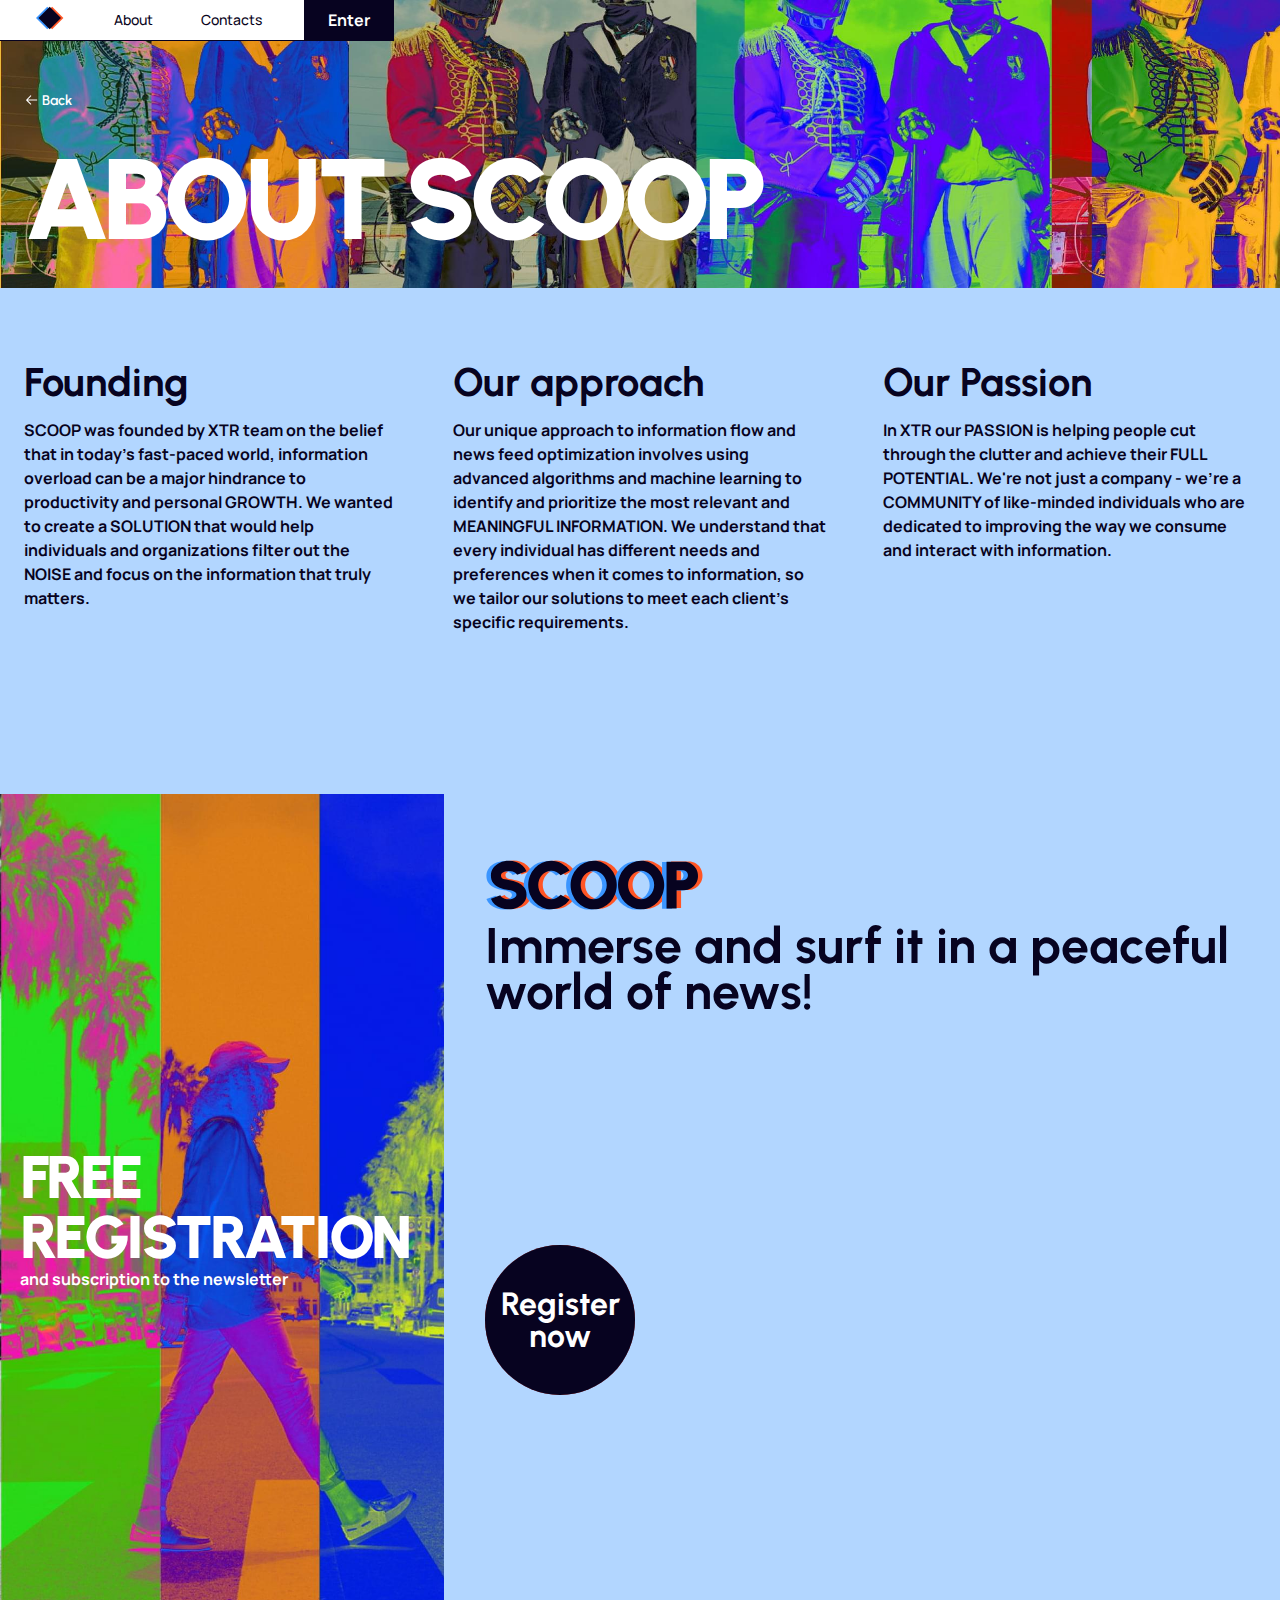
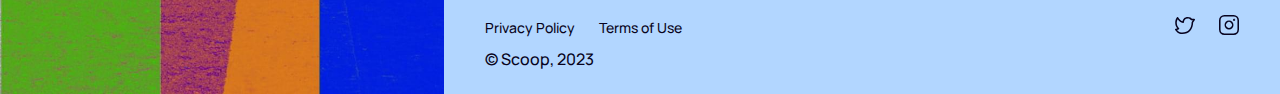
==== about.html @ bcde3e08 "add pages" ====
<!DOCTYPE html><html lang="en"><head>  <meta charset="UTF-8">  <meta http-equiv="X-UA-Compatible" content="IE=edge">  <meta name="viewport" content="width=device-width, initial-scale=1.0">  <title>Scoop - About</title>  <link rel="shortcut icon" href="images/favicon/favicon.ico" type="image/x-icon" />  <link rel="apple-touch-icon" href="images/favicon/apple-touch-icon.png" />  <link rel="apple-touch-icon" sizes="57x57" href="images/favicon/apple-touch-icon-57x57.png" />  <link rel="apple-touch-icon" sizes="72x72" href="images/favicon/apple-touch-icon-72x72.png" />  <link rel="apple-touch-icon" sizes="76x76" href="images/favicon/apple-touch-icon-76x76.png" />  <link rel="apple-touch-icon" sizes="114x114" href="images/favicon/apple-touch-icon-114x114.png" />  <link rel="apple-touch-icon" sizes="120x120" href="images/favicon/apple-touch-icon-120x120.png" />  <link rel="apple-touch-icon" sizes="144x144" href="images/favicon/apple-touch-icon-144x144.png" />  <link rel="apple-touch-icon" sizes="152x152" href="images/favicon/apple-touch-icon-152x152.png" />  <link rel="apple-touch-icon" sizes="180x180" href="images/favicon/apple-touch-icon-180x180.png" />  <link rel="preconnect" href="https://fonts.googleapis.com">  <link rel="preconnect" href="https://fonts.gstatic.com" crossorigin>  <link    href="https://fonts.googleapis.com/css2?family=Manrope:wght@400;500;600;700&family=Unbounded:wght@700&family=Urbanist:wght@500;600;700;900&display=swap"    rel="stylesheet">  <link rel="stylesheet" href="css/style.min.css"></head><body>  <main class="privacy">    <header class="header">      <div class="header-logo">        <picture><source srcset="images/landing/headerLogo.svg" type="image/webp"><img src="images/landing/headerLogo.svg" alt="scoop logo"></picture>      </div>      <ul class="header-menu">        <li class="header-menu__item">          <a href="/about.html"> About</a>        </li>        <li class="header-menu__item">          <a href="/#contants">Contacts</a>        </li>      </ul>      <div style="display: flex; align-items: center;">        <div class="menu-burger-inner">          <div class="header__menu-icon menu-burger">            <span></span>            <span></span>            <span></span>          </div>        </div>        <a class="header-btn" href="login.html">Enter</a>      </div>    </header>    <div class="addPage__topBlock">      <div class="addPage__topBlock-container">        <a href="/" class="addPage__back"> <svg width="15" height="10" viewBox="0 0 19 16" fill="none"            xmlns="http://www.w3.org/2000/svg">            <path fill-rule="evenodd" clip-rule="evenodd"              d="M18.1561 8.83555C18.5555 8.78057 18.8633 8.43316 18.8633 8.01281C18.8633 7.55423 18.497 7.18249 18.0451 7.18249L3.66335 7.18249L8.85859 1.93135L8.938 1.83839C9.17632 1.51384 9.15085 1.0525 8.86098 0.757107C8.54213 0.432177 8.02408 0.431088 7.7039 0.754676L1.11554 7.41314C1.07632 7.45127 1.04084 7.49333 1.0097 7.53868C0.786646 7.86294 0.818064 8.31276 1.10395 8.60164L7.70395 15.2708L7.79589 15.351C8.1167 15.5914 8.57118 15.5637 8.86103 15.2682C9.17986 14.9433 9.17875 14.4175 8.85854 14.094L3.66205 8.84313L18.0451 8.84313L18.1561 8.83555Z"              fill="#fff" />          </svg> Back</a>        <h1 class="addPage__title">About Scoop</h1>      </div>    </div>    <section class="addPage__main">      <div class="about-page">        <div class="about-page__item">          <h4>Founding</h4>          <p>SCOOP was founded by XTR team on the belief that in today's fast-paced world, information overload can be a            major hindrance to productivity and personal GROWTH. We wanted to create a SOLUTION that would help            individuals and organizations filter out the NOISE and focus on the information that truly matters.</p>        </div>        <div class="about-page__item">          <h4>Our approach</h4>          <p>Our unique approach to information flow and news feed optimization involves using advanced algorithms and            machine learning to identify and prioritize the most relevant and MEANINGFUL INFORMATION. We understand that            every individual has different needs and preferences when it comes to information, so we tailor our            solutions to meet each client's specific requirements.</p>        </div>        <div class="about-page__item">          <h4>Our Passion</h4>          <p>In XTR our PASSION is helping people cut through the clutter and achieve their FULL POTENTIAL. We're not            just a company - we're a COMMUNITY of like-minded individuals who are dedicated to improving the way we            consume and interact with information.</p>        </div>      </div>      <div class="addPage__footer">        <div class="main-content seven-section">          <p class=" seven-section-title">Free <span>registration</span></p>          <p class="seven-section-descr">and subscription to the newsletter</p>        </div>        <div class="addPage__footer-right">          <picture><source srcset="images/logo-text-shrink.svg" type="image/webp"><img src="images/logo-text-shrink.svg" alt="logo" width="218" class="addPage_logo"></picture>          <p class="addPage__footer-title">Immerse and surf it in a peaceful world of news!</p>          <div class="btn-wrapper">            <a class="btn-transform-round" href="/register.html">Register now</a>          </div>          <footer class="footer footer-addPage">            <div class="footer__inner">              <div class="footer-top">                <ul class="footer-links">                  <li><a href="/privacy.html">Privacy Policy</a> </li>                  <li><a href="/terms.html">Terms of Use</a> </li>                </ul>                <ul class="footer-social">                  <li>                    <a href="https://twitter.com/Scoop_Ai"> <picture><source srcset="images/landing/twitter.svg" type="image/webp"><img src="images/landing/twitter.svg"></picture></a>                  </li>                  <li>                    <a href="https://www.instagram.com/scoop.ai"> <picture><source srcset="images/landing/inst.svg" type="image/webp"><img src="images/landing/inst.svg"></picture></a>                  </li>                </ul>              </div>              <div class="footer-bottom">                <p>© Scoop, 2023</p>              </div>            </div>          </footer>        </div>      </div>      </div>      </div>    </section>  </main>  <script src="js/main.min.js"></script></body></html>
---- css/style.min.css ----
html {
  -webkit-box-sizing: border-box;
          box-sizing: border-box;
  min-height: 100%;
  height: 100%;
}

body {
  margin: 0px;
  color: #070320;
  font-family: "Manrope", sans-serif;
  font-weight: 500;
  min-height: 100%;
  height: 100%;
}

*,
*::before,
*::after {
  -webkit-box-sizing: inherit;
          box-sizing: inherit;
}

h1,
h2,
h3,
h4,
h5,
h6 {
  margin: 0;
  padding: 0;
}

p {
  margin: 0;
  padding: 0;
}

ul,
li {
  list-style: none;
  margin: 0;
  padding: 0;
}

a {
  text-decoration: none;
  color: inherit;
}

img {
  max-width: 100%;
}

.main {
  height: 100vh;
  overflow-x: auto;
  display: -webkit-box;
  display: -ms-flexbox;
  display: flex;
  -ms-flex-wrap: nowrap;
      flex-wrap: nowrap;
  min-width: 100%;
}

.main::-webkit-scrollbar {
  width: 0;
  height: 0;
}

.main-content {
  min-width: 100%;
  min-height: 100vh;
}

@media (max-width: 850px) {
  .main {
    height: unset;
    overflow-x: hidden;
    display: block;
    min-width: 100%;
    position: relative;
  }
}
@media (max-width: 700px) {
  .main {
    min-width: unset;
  }
}
@media (max-width: 460px) {
  .main-content {
    height: 100vh;
  }
}
@font-face {
  font-family: "font-name";
  src: url("../fonts/font-name.woff2") format("woff2"), url("../fonts/font-name.woff") format("woff");
  font-display: swap;
  font-weight: 500;
  font-style: normal;
}
.first-section {
  background-color: #FFF846;
  display: -webkit-box;
  display: -ms-flexbox;
  display: flex;
  -webkit-box-orient: vertical;
  -webkit-box-direction: normal;
      -ms-flex-direction: column;
          flex-direction: column;
}

.animate-bg {
  width: 151px;
  height: 100%;
  background: #FFB525;
  mix-blend-mode: difference;
  position: absolute;
  left: 0;
  -webkit-animation: linear infinite;
          animation: linear infinite;
  -webkit-animation-name: run;
          animation-name: run;
  -webkit-animation-duration: 12s;
          animation-duration: 12s;
  z-index: 20;
}

@-webkit-keyframes run {
  0% {
    left: 0;
  }
  50% {
    left: calc(100% - 151px);
  }
  100% {
    left: 0;
  }
}
.header {
  background-color: #fff;
  border-bottom: 1px solid #070320;
  display: -webkit-box;
  display: -ms-flexbox;
  display: flex;
  width: -webkit-fit-content;
  width: -moz-fit-content;
  width: fit-content;
  margin-bottom: 32px;
  position: fixed;
  z-index: 120;
}

.header-logo {
  display: -webkit-box;
  display: -ms-flexbox;
  display: flex;
  -webkit-box-align: center;
      -ms-flex-align: center;
          align-items: center;
  -webkit-box-pack: center;
      -ms-flex-pack: center;
          justify-content: center;
  margin-left: 36px;
}

.header-menu {
  display: -webkit-box;
  display: -ms-flexbox;
  display: flex;
  padding: 10px 42px 10px 50px;
  -webkit-box-align: center;
      -ms-flex-align: center;
          align-items: center;
  gap: 48px;
}

.header-menu__item {
  cursor: pointer;
  font-size: 14px;
  line-height: 143%;
}

.header-btn {
  background-color: #070320;
  border-radius: 0px;
  border: none;
  width: 90px;
  cursor: pointer;
  -webkit-transition: all 0.3s;
  -o-transition: all 0.3s;
  transition: all 0.3s;
  height: 100%;
  font-family: "Manrope";
  font-weight: 700;
  line-height: 150%;
  color: #FFFFFF;
  display: -webkit-box;
  display: -ms-flexbox;
  display: flex;
  -webkit-box-align: center;
      -ms-flex-align: center;
          align-items: center;
  -webkit-box-pack: center;
      -ms-flex-pack: center;
          justify-content: center;
}
.header-btn:hover, .header-btn:focus {
  color: #cccccc;
}
.header-btn:active {
  color: #999999;
}

.first-info {
  margin-top: 70px;
  display: -webkit-box;
  display: -ms-flexbox;
  display: flex;
  -webkit-box-orient: vertical;
  -webkit-box-direction: normal;
      -ms-flex-direction: column;
          flex-direction: column;
  -webkit-box-flex: 1;
      -ms-flex-positive: 1;
          flex-grow: 1;
}

.first-descr {
  margin-left: 50px;
  font-family: "Urbanist";
  font-weight: 600;
  line-height: 19px;
  text-transform: capitalize;
  opacity: 0.3;
  margin-bottom: 18px;
}

.first-logoText {
  margin-left: 42px;
  margin-bottom: 26px;
  width: 347px;
}

.first-main {
  text-align: center;
  margin-left: -1px;
  padding: 0px 45px;
  background-image: url("../images/landing/first-bg.jpg");
  background-size: cover;
  background-repeat: no-repeat;
  -webkit-box-flex: 1;
      -ms-flex-positive: 1;
          flex-grow: 1;
  display: -webkit-box;
  display: -ms-flexbox;
  display: flex;
  -webkit-box-orient: vertical;
  -webkit-box-direction: normal;
      -ms-flex-direction: column;
          flex-direction: column;
  -webkit-box-pack: center;
      -ms-flex-pack: center;
          justify-content: center;
  position: relative;
}

.first-title {
  color: #fff;
  font-family: "Urbanist";
  font-weight: 900;
  font-size: 114.142px;
  line-height: 83%;
  letter-spacing: -0.05em;
  text-transform: uppercase;
  width: 80%;
  margin: 0px auto;
  margin-bottom: 32px;
  margin-top: -24px;
  z-index: 21;
}

.btn-transform {
  width: 202px;
  height: 56px;
  margin: 0px auto;
  background-color: #070320;
  border-radius: 0px;
  color: #fff;
  border: none;
  cursor: pointer;
  -webkit-transition: all 0.3s;
  -o-transition: all 0.3s;
  transition: all 0.3s;
  font-family: "Manrope";
  font-weight: 700;
  font-size: 16px;
  line-height: 24px;
  display: -webkit-box;
  display: -ms-flexbox;
  display: flex;
  -webkit-box-align: center;
      -ms-flex-align: center;
          align-items: center;
  -webkit-box-pack: center;
      -ms-flex-pack: center;
          justify-content: center;
  z-index: 22;
}
.btn-transform:hover, .btn-transform:focus {
  color: #cccccc;
}
.btn-transform:active {
  color: #999999;
}

.menu-burger-inner {
  -webkit-box-align: center;
      -ms-flex-align: center;
          align-items: center;
  -webkit-box-pack: center;
      -ms-flex-pack: center;
          justify-content: center;
  margin-right: 10px;
  display: none;
}

.menu-burger {
  margin-left: 17px;
  display: block;
  position: relative;
  width: 30px;
  height: 18px;
  cursor: pointer;
}
.menu-burger span {
  -webkit-transition: all 0.3s ease 0s;
  -o-transition: all 0.3s ease 0s;
  transition: all 0.3s ease 0s;
  top: calc(50% - 1px);
  left: 0;
  position: absolute;
  width: 100%;
  height: 2px;
  background-color: #000;
}
.menu-burger span:first-child {
  top: 0px;
}
.menu-burger span:last-child {
  top: auto;
  bottom: 0px;
}

.menu-burger__active span {
  -webkit-transform: scale(0);
      -ms-transform: scale(0);
          transform: scale(0);
}
.menu-burger__active span:first-child {
  -webkit-transform: rotate(-45deg);
      -ms-transform: rotate(-45deg);
          transform: rotate(-45deg);
  top: calc(50% - 1px);
}
.menu-burger__active span:last-child {
  -webkit-transform: rotate(45deg);
      -ms-transform: rotate(45deg);
          transform: rotate(45deg);
  bottom: calc(50% - 1px);
}

@media (max-width: 1300px) {
  .first-title {
    font-size: 60px;
    width: 80%;
    margin: 0px auto;
    margin-bottom: 32px;
    margin-top: 0px;
  }
  .first-logoText {
    width: 200px;
    margin-bottom: 16px;
  }
  .header {
    margin-bottom: 16px;
  }
}
@media (max-width: 700px) {
  .first-main {
    padding: 32px 24px;
  }
  .first-descr {
    margin-left: 24px;
    margin-bottom: 16px;
  }
  .first-logoText {
    margin-left: 24px;
    width: 150px;
  }
  .first-title {
    width: 100%;
    font-size: 40px;
    margin-bottom: 16px;
  }
  .btn-transform {
    height: 48px;
    width: 150px;
  }
  .menu-burger-inner {
    display: -webkit-box;
    display: -ms-flexbox;
    display: flex;
  }
  .header-menu {
    display: none;
  }
  .header {
    width: 100%;
    -webkit-box-pack: justify;
        -ms-flex-pack: justify;
            justify-content: space-between;
  }
  .header-btn {
    height: 40px;
  }
  .header-menu--show {
    display: block;
    position: absolute;
    right: 0px;
    top: 41px;
    height: calc(100vh - 39px);
    background-color: #fff;
    padding: 32px;
    z-index: 100;
  }
  .header-menu--show .header-menu__item {
    margin-bottom: 16px;
  }
  .header-logo {
    margin-left: 24px;
  }
}
.near-second {
  height: 100vh;
  width: 25px;
  background-color: #FFB8A4;
  min-width: 25px;
}

.second-section {
  background-color: #FFB8A4;
  display: -webkit-box;
  display: -ms-flexbox;
  display: flex;
  -webkit-box-align: center;
      -ms-flex-align: center;
          align-items: center;
  -webkit-box-pack: center;
      -ms-flex-pack: center;
          justify-content: center;
}

.second-section__inner {
  height: 95%;
  width: 95%;
  margin: 0px auto;
  display: -webkit-box;
  display: -ms-flexbox;
  display: flex;
  -webkit-box-pack: justify;
      -ms-flex-pack: justify;
          justify-content: space-between;
  -ms-flex-wrap: wrap;
      flex-wrap: wrap;
  position: relative;
}

.second-section-blobs {
  width: 100%;
  display: -webkit-box;
  display: -ms-flexbox;
  display: flex;
  -webkit-box-align: center;
      -ms-flex-align: center;
          align-items: center;
  -webkit-box-pack: center;
      -ms-flex-pack: center;
          justify-content: center;
}
.second-section-blobs img {
  width: 100%;
}

.second-section__circle {
  width: 230px;
  height: 230px;
  border-radius: 50%;
  background-color: #fff;
  position: absolute;
  bottom: 0;
  right: 0;
  border: 1px solid #070320;
  z-index: 71;
}
.second-section__circle::after {
  content: "";
  width: 166px;
  height: 166px;
  border-radius: 50%;
  background-color: #fff;
  position: absolute;
  top: 32px;
  left: 32px;
  border: 1px solid #070320;
  z-index: 72;
}

.four-section-arrow {
  position: absolute;
  top: 43%;
  left: 44%;
  z-index: 80;
}

#container {
  margin: 0%;
}

#circle {
  position: relative;
  width: 100%;
  padding-bottom: 100%;
  overflow: hidden;
}

#circle text {
  font-family: "Manrope";
  font-weight: 600;
  font-size: 12px;
  font-weight: 400;
  -webkit-user-select: none;
     -moz-user-select: none;
      -ms-user-select: none;
          user-select: none;
}

#circle svg {
  position: absolute;
  z-index: 75;
  left: -112px;
  top: -156px;
  width: 198%;
  height: 540px;
  -webkit-animation-name: rotate;
  animation-name: rotate;
  -webkit-animation-duration: 20s;
  animation-duration: 20s;
  -webkit-animation-iteration-count: infinite;
  animation-iteration-count: infinite;
  -webkit-animation-timing-function: linear;
  animation-timing-function: linear;
}

@-webkit-keyframes rotate {
  from {
    -webkit-transform: rotate(0);
  }
  to {
    -webkit-transform: rotate(360deg);
  }
}
@keyframes rotate {
  from {
    -webkit-transform: rotate(0);
            transform: rotate(0);
  }
  to {
    -webkit-transform: rotate(360deg);
            transform: rotate(360deg);
  }
}
.second-section__img-mobile {
  display: none;
}

@media (max-width: 850px) {
  .near-second {
    display: none;
  }
  .second-section__circle {
    display: none;
  }
}
@media (max-width: 700px) {
  .second-section {
    height: -webkit-fit-content;
    height: -moz-fit-content;
    height: fit-content;
    padding: 70px 0px;
  }
  .second-section__img-mobile {
    display: block;
  }
  .second-section__img {
    display: none;
  }
}
@media (max-width: 400px) {
  .second-section {
    padding: 50px 0px;
  }
}
.third-section {
  min-width: 444px;
  width: 444px;
  background-image: url("../images/landing/third-bg.jpg");
  background-size: cover;
  background-repeat: no-repeat;
  display: -webkit-box;
  display: -ms-flexbox;
  display: flex;
  -webkit-box-align: center;
      -ms-flex-align: center;
          align-items: center;
}

.title {
  font-family: "Urbanist";
  font-weight: 900;
  font-size: 114.142px;
  line-height: 92px;
  letter-spacing: -0.05em;
  text-transform: uppercase;
  color: #FFFFFF;
  word-wrap: break-word;
  padding-left: 20px;
  padding-right: 20px;
  width: 100%;
  margin-top: -99px;
}

@media (max-width: 1300px) {
  .title {
    font-size: 60px;
    padding-left: 20px;
    padding-right: 20px;
    line-height: 115%;
  }
}
@media (max-width: 850px) {
  .third-section {
    width: 100%;
    min-width: unset;
  }
}
@media (max-width: 700px) {
  .title {
    font-size: 40px;
    padding-left: 20px;
    padding-right: 20px;
    line-height: 115%;
  }
}
.five-section {
  background-color: aqua;
}

.four-section {
  background-color: yellow;
  display: -webkit-box;
  display: -ms-flexbox;
  display: flex;
  min-width: -webkit-fit-content;
  min-width: -moz-fit-content;
  min-width: fit-content;
  width: -webkit-fit-content;
  width: -moz-fit-content;
  width: fit-content;
}

.four-section__block {
  width: 621px;
  height: 90%;
  margin-top: auto;
  position: sticky;
  border-radius: 48px;
  border: 2px solid #000000;
  padding: 16px 57px 100px;
  display: -webkit-box;
  display: -ms-flexbox;
  display: flex;
  -webkit-box-orient: vertical;
  -webkit-box-direction: normal;
      -ms-flex-direction: column;
          flex-direction: column;
  -webkit-box-pack: justify;
      -ms-flex-pack: justify;
          justify-content: space-between;
  z-index: 100;
}

.four-section__block-number {
  font-family: "Urbanist";
  font-weight: 700;
  font-size: 144px;
  line-height: 173px;
  color: #FFFFFF;
}

.four-section__block-descr {
  font-family: "Urbanist";
  font-weight: 700;
  font-size: 56px;
  line-height: 56px;
  color: #FFFFFF;
}

.four-section__block-1 {
  background-color: #363051;
  left: 0;
}

.four-section__block-2 {
  background-color: #B2D6FF;
  left: 44px;
  margin-left: -30px;
}
.four-section__block-2 .four-section__block-descr {
  width: 80%;
  margin-bottom: 55px;
}

.four-section__block-3 {
  background-color: #E09884;
  left: 88px;
  margin-left: -30px;
}
.four-section__block-3 .four-section__block-descr {
  width: 80%;
  margin-bottom: 55px;
}

.final {
  width: 660px;
  padding-left: 82px;
  padding-right: 82px;
  display: -webkit-box;
  display: -ms-flexbox;
  display: flex;
  -webkit-box-align: center;
      -ms-flex-align: center;
          align-items: center;
  text-align: center;
  background-color: yellow;
  z-index: 119;
}

.final__inner {
  display: -webkit-box;
  display: -ms-flexbox;
  display: flex;
  -webkit-box-align: center;
      -ms-flex-align: center;
          align-items: center;
  text-align: center;
  -webkit-box-orient: vertical;
  -webkit-box-direction: normal;
      -ms-flex-direction: column;
          flex-direction: column;
  padding-top: 80px;
  padding-left: 24px;
}

.btn-transform-round {
  margin-top: 40px;
  width: 228px;
  height: 228px;
  background-color: #070320;
  border-radius: 50%;
  font-family: "Urbanist";
  font-weight: 700;
  font-size: 48px;
  line-height: 48px;
  color: #FFFFFF;
  cursor: pointer;
  display: -webkit-box;
  display: -ms-flexbox;
  display: flex;
  -webkit-box-align: center;
      -ms-flex-align: center;
          align-items: center;
  -webkit-box-pack: center;
      -ms-flex-pack: center;
          justify-content: center;
  position: relative;
  text-align: center;
}
.btn-transform-round:after {
  position: absolute;
  width: 100%;
  height: 100%;
  background-color: #FF5525;
  top: 0px;
  left: 0px;
  content: "";
  border-radius: 50%;
  z-index: -1;
  -webkit-transition: all 0.3s;
  -o-transition: all 0.3s;
  transition: all 0.3s;
}
.btn-transform-round:before {
  position: absolute;
  width: 100%;
  height: 100%;
  background-color: #3A95FF;
  right: 0px;
  bottom: 0px;
  content: "";
  border-radius: 50%;
  z-index: -1;
  -webkit-transition: all 0.3s;
  -o-transition: all 0.3s;
  transition: all 0.3s;
}
.btn-transform-round:hover::after, .btn-transform-round:focus::after {
  top: -8px;
  left: -8px;
}
.btn-transform-round:hover::before, .btn-transform-round:focus::before {
  right: -8px;
  bottom: -8px;
}
.btn-transform-round:active {
  color: #999999;
}

@media (max-width: 1300px) {
  .btn-transform-round {
    width: 150px;
    height: 150px;
    font-size: 32px;
    line-height: 32px;
  }
}
@media (max-width: 850px) {
  .four-section {
    display: block;
    width: 100%;
    min-width: 100%;
    height: -webkit-fit-content;
    height: -moz-fit-content;
    height: fit-content;
  }
  .final__inner {
    padding-left: 0px;
  }
  .four-section__block {
    width: 100%;
    height: 250px;
    padding: 32px;
    -webkit-box-pack: center;
        -ms-flex-pack: center;
            justify-content: center;
  }
  .four-section__block-1 {
    margin-left: 0px;
  }
  .four-section__block-1 .four-section__block-descr {
    width: 100%;
    margin-bottom: 0px;
  }
  .four-section__block-1 .four-section__block-2 .four-section__block-descr {
    width: 100%;
    margin-bottom: 0px;
  }
  .four-section__block-3 {
    margin-bottom: 40px;
  }
  .four-section__block-descr {
    font-size: 32px;
    line-height: 32px;
  }
  .four-section__block-number {
    font-size: 100px;
    line-height: 100px;
  }
  .final {
    -webkit-box-pack: center;
        -ms-flex-pack: center;
            justify-content: center;
    padding-bottom: 100px;
    width: unset;
  }
  .final-logo {
    margin-bottom: 24px;
  }
}
@media (max-width: 700px) {
  .final__inner .btn-transform-round {
    margin-top: 16px;
  }
}
.five-section {
  min-width: 444px;
  width: 444px;
  background-image: url("../images/landing/five-bg.jpg");
  background-size: cover;
  background-repeat: no-repeat;
  display: -webkit-box;
  display: -ms-flexbox;
  display: flex;
  -webkit-box-align: center;
      -ms-flex-align: center;
          align-items: center;
}

.five-section__title {
  font-family: "Urbanist";
  font-weight: 900;
  font-size: 96px;
  line-height: 81%;
  letter-spacing: -0.05em;
  text-transform: uppercase;
  padding-left: 20px;
  padding-right: 20px;
  color: #FFFFFF;
}
.five-section__title span {
  display: block;
  word-break: break-all;
}

@media (max-width: 1300px) {
  .five-section__title {
    font-size: 50px;
    line-height: 81%;
  }
  .five-section {
    width: 100%;
    min-width: unset;
  }
}
@media (max-width: 700px) {
  .five-section__title {
    font-size: 40px;
    line-height: 81%;
  }
}
.six-section {
  background-color: #FFB8A4;
  display: -webkit-box;
  display: -ms-flexbox;
  display: flex;
  -webkit-box-align: center;
      -ms-flex-align: center;
          align-items: center;
  min-width: -webkit-fit-content;
  min-width: -moz-fit-content;
  min-width: fit-content;
  width: -webkit-fit-content;
  width: -moz-fit-content;
  width: fit-content;
}

.six-section__inner {
  height: 95%;
  display: -webkit-box;
  display: -ms-flexbox;
  display: flex;
  -webkit-box-align: center;
      -ms-flex-align: center;
          align-items: center;
}
.six-section__inner img {
  -ms-flex-negative: 0;
      flex-shrink: 0;
  max-width: unset;
}

.six-section__logos {
  height: 80%;
  margin-right: 16px;
  -ms-flex-negative: 0;
      flex-shrink: 0;
  padding-left: 98px;
}
.six-section__logos img {
  height: 100%;
  -o-object-fit: contain;
     object-fit: contain;
}

.six-section-logo {
  margin-left: 37px;
  margin-right: 45px;
}

.six-section-last-img {
  margin-left: 74px;
  margin-right: 131px;
}

.six-section-mobile-img {
  display: none;
}

.six-section-logo-mobile {
  display: none;
}

@media (max-width: 1300px) {
  .six-section-last-img {
    margin-right: 50px;
    max-height: 80%;
    max-width: 500px;
  }
}
@media (max-width: 850px) {
  .six-section__inner {
    -webkit-box-pack: justify;
        -ms-flex-pack: justify;
            justify-content: space-between;
  }
  .six-section__inner img {
    width: 100%;
  }
  .six-section {
    width: 100%;
    height: unset;
    padding-top: 100px;
    padding-bottom: 100px;
  }
  .six-section__logos {
    height: unset;
    width: 100%;
    padding-left: 32px;
    -ms-flex-preferred-size: 30%;
        flex-basis: 30%;
  }
  .six-section--second {
    display: none;
  }
  .six-section-mobile-img {
    display: block;
    width: 100%;
    padding-right: 32px;
    -ms-flex-preferred-size: 40%;
        flex-basis: 40%;
  }
  .six-section-arrow-mobile {
    width: 100px;
    -ms-flex-preferred-size: 20%;
        flex-basis: 20%;
  }
  .six-section-logo-mobile {
    display: block;
    margin: 0px auto;
  }
}
@media (max-width: 700px) {
  .six-section__inner {
    -webkit-box-orient: vertical;
    -webkit-box-direction: normal;
        -ms-flex-direction: column;
            flex-direction: column;
    gap: 24px;
  }
  .six-section-mobile-img {
    padding-right: 0px;
    width: 90%;
    margin: 0px auto;
  }
  .six-section {
    display: none;
  }
}
.seven-section {
  min-width: 444px;
  width: 444px;
  background-image: url("../images/landing/seven-section.jpg");
  background-size: cover;
  background-repeat: no-repeat;
  display: -webkit-box;
  display: -ms-flexbox;
  display: flex;
  -webkit-box-align: start;
      -ms-flex-align: start;
          align-items: flex-start;
  -webkit-box-orient: vertical;
  -webkit-box-direction: normal;
      -ms-flex-direction: column;
          flex-direction: column;
  -webkit-box-pack: center;
      -ms-flex-pack: center;
          justify-content: center;
}

.seven-section-title {
  font-family: "Urbanist";
  font-weight: 900;
  font-size: 114.142px;
  line-height: 92px;
  letter-spacing: -0.05em;
  text-transform: uppercase;
  color: #FFFFFF;
  word-wrap: break-word;
  padding-left: 20px;
  padding-right: 20px;
  width: 100%;
  margin-top: -50px;
}

.seven-section-descr {
  padding-left: 20px;
  padding-right: 20px;
  margin-top: 16px;
  font-family: "Manrope";
  font-weight: 700;
  font-size: 16px;
  line-height: 24px;
  color: #FFFFFF;
}

@media (max-width: 1300px) {
  .seven-section-title {
    font-size: 60px;
    line-height: 100%;
  }
  .seven-section-descr {
    margin-top: 0px;
  }
}
@media (max-width: 850px) {
  .seven-section {
    width: 100%;
    min-width: unset;
  }
}
@media (max-width: 800px) {
  .seven-section-title {
    font-size: 40px;
  }
  .seven-section-title span {
    display: block;
  }
}
.last-section {
  background-color: #fff846;
  display: -webkit-box;
  display: -ms-flexbox;
  display: flex;
  -webkit-box-align: center;
      -ms-flex-align: center;
          align-items: center;
  -webkit-box-pack: center;
      -ms-flex-pack: center;
          justify-content: center;
}

.last-section__inner {
  height: 95%;
  width: 95%;
  padding-left: 24px;
  position: relative;
  display: -webkit-box;
  display: -ms-flexbox;
  display: flex;
  -webkit-box-orient: vertical;
  -webkit-box-direction: normal;
      -ms-flex-direction: column;
          flex-direction: column;
  -webkit-box-pack: center;
      -ms-flex-pack: center;
          justify-content: center;
}

.last-section-title {
  font-family: "Urbanist";
  font-weight: 700;
  font-size: 88px;
  line-height: 80px;
  color: #070320;
  margin-bottom: 40px;
}

.footer {
  bottom: 0px;
  position: absolute;
  width: 100%;
}

.footer-top {
  margin-bottom: 8px;
}

.footer-links {
  display: -webkit-box;
  display: -ms-flexbox;
  display: flex;
  gap: 24px;
}
.footer-links li {
  font-size: 14px;
  line-height: 20px;
}

.footer-bottom {
  display: -webkit-box;
  display: -ms-flexbox;
  display: flex;
  -webkit-box-align: center;
      -ms-flex-align: center;
          align-items: center;
  -webkit-box-pack: justify;
      -ms-flex-pack: justify;
          justify-content: space-between;
}

.footer-top {
  display: -webkit-box;
  display: -ms-flexbox;
  display: flex;
  -webkit-box-align: center;
      -ms-flex-align: center;
          align-items: center;
  -webkit-box-pack: justify;
      -ms-flex-pack: justify;
          justify-content: space-between;
}

.footer-phone {
  font-family: "Manrope";
  font-weight: 600;
  font-size: 16px;
  line-height: 24px;
}

.footer-social {
  display: -webkit-box;
  display: -ms-flexbox;
  display: flex;
  -webkit-box-align: center;
      -ms-flex-align: center;
          align-items: center;
  -webkit-box-pack: justify;
      -ms-flex-pack: justify;
          justify-content: space-between;
  gap: 24px;
}

@media (max-width: 1300px) {
  .last-section-title {
    font-size: 50px;
    line-height: 100%;
    margin-bottom: 16px;
  }
  .last-section__inner {
    padding-left: 0px;
  }
}
@media (max-width: 850px) {
  .footer {
    position: relative;
  }
  .last-section__inner {
    -webkit-box-pack: justify;
        -ms-flex-pack: justify;
            justify-content: space-between;
    padding-top: 150px;
  }
  .last-section-title {
    margin-bottom: 0px;
  }
  .btn-transform-round {
    margin-top: 0px;
  }
}
@media (max-width: 700px) {
  .last-section-title {
    font-size: 34px;
  }
  .last-section .btn-transform-round {
    -ms-flex-item-align: center;
        -ms-grid-row-align: center;
        align-self: center;
    margin: 0px auto;
  }
  .last-section__inner {
    padding-top: 100px;
  }
}
@media (max-width: 400px) {
  .last-section-title {
    font-size: 34px;
  }
  .last-section__inner {
    padding-top: 50px;
  }
}
.news {
  background-color: #b2d6ff;
  display: -webkit-box;
  display: -ms-flexbox;
  display: flex;
  -webkit-box-orient: vertical;
  -webkit-box-direction: normal;
      -ms-flex-direction: column;
          flex-direction: column;
  min-height: 100vh;
}

.news-header {
  border-bottom: 1px solid #000000;
  padding-top: 19px;
  padding-bottom: 19px;
  position: fixed;
  top: 0px;
  z-index: 500;
  background-color: #b2d6ff;
  width: 100%;
}

.news-header__container {
  max-width: 1376;
  padding-left: 32px;
  padding-right: 32px;
  margin: 0px auto;
}

.news-header__container {
  display: -webkit-box;
  display: -ms-flexbox;
  display: flex;
  -webkit-box-align: center;
      -ms-flex-align: center;
          align-items: center;
  -webkit-box-pack: justify;
      -ms-flex-pack: justify;
          justify-content: space-between;
}

.news-header__logo {
  display: -webkit-box;
  display: -ms-flexbox;
  display: flex;
  -webkit-box-align: end;
      -ms-flex-align: end;
          align-items: end;
  gap: 8px;
}

.news-header__descr {
  font-family: "Urbanist";
  font-weight: 500;
  font-size: 12px;
  line-height: 90%;
  color: #454452;
  opacity: 0.5;
}

.news-header__menu {
  display: -webkit-box;
  display: -ms-flexbox;
  display: flex;
  gap: 24px;
  -webkit-box-align: center;
      -ms-flex-align: center;
          align-items: center;
}

.news-header__menu-item {
  font-family: "Urbanist";
  font-weight: 500;
  font-size: 14px;
  line-height: 17px;
  color: #070320;
  cursor: pointer;
}

.news-header__menu-avatar {
  display: -webkit-box;
  display: -ms-flexbox;
  display: flex;
  gap: 8px;
  -webkit-box-align: center;
      -ms-flex-align: center;
          align-items: center;
}

.avatar {
  width: 26px;
  height: 26px;
  border-radius: 50%;
  overflow: hidden;
  border: 2px solid #014dd1;
  background-color: #fff;
}
.avatar img {
  padding: 2px;
  border-radius: 50%;
}

.avatar-name {
  font-family: "Urbanist";
  font-weight: 700;
  font-size: 14px;
  line-height: 16px;
  color: #014dd1;
  cursor: pointer;
}

.news-main {
  -webkit-box-flex: 1;
      -ms-flex-positive: 1;
          flex-grow: 1;
  background-color: #b2d6ff;
  padding-top: 68px;
}

.news-container {
  max-width: 1376;
  padding-left: 32px;
  padding-right: 32px;
  padding-top: 24px;
  margin: 0px auto;
  display: -webkit-box;
  display: -ms-flexbox;
  display: flex;
  gap: 18px;
}

.news-aside {
  -ms-flex-preferred-size: 25%;
      flex-basis: 25%;
}

.news-news {
  -ms-flex-preferred-size: 50%;
      flex-basis: 50%;
}

.news-title {
  font-family: "Urbanist";
  font-weight: 700;
  font-size: 40px;
  line-height: 48px;
  margin-bottom: 24px;
}

.news-item {
  margin-bottom: 16px;
  background-color: #fff;
  border: 1px solid #000000;
  border-radius: 32px;
  padding: 16px;
  display: -webkit-box;
  display: -ms-flexbox;
  display: flex;
  -ms-flex-wrap: nowrap;
      flex-wrap: nowrap;
  gap: 12px;
}

.news-item__logo {
  width: 40px;
  height: 40px;
  border: 1px solid rgba(0, 0, 0, 0.1);
  border-radius: 50%;
  display: -webkit-box;
  display: -ms-flexbox;
  display: flex;
  -webkit-box-align: center;
      -ms-flex-align: center;
          align-items: center;
  -webkit-box-pack: center;
      -ms-flex-pack: center;
          justify-content: center;
  -ms-flex-negative: 0;
      flex-shrink: 0;
  overflow: hidden;
}
.news-item__logo img {
  width: 100%;
  height: 100%;
  -o-object-fit: contain;
     object-fit: contain;
}

.news-item__header {
  display: -webkit-box;
  display: -ms-flexbox;
  display: flex;
  gap: 8px;
  margin-bottom: 2px;
  -webkit-box-align: center;
      -ms-flex-align: center;
          align-items: center;
  -webkit-box-pack: justify;
      -ms-flex-pack: justify;
          justify-content: space-between;
}

.news-item__info {
  -webkit-box-flex: 1;
      -ms-flex-positive: 1;
          flex-grow: 1;
}

.news-item__data {
  display: -webkit-box;
  display: -ms-flexbox;
  display: flex;
  -webkit-box-align: center;
      -ms-flex-align: center;
          align-items: center;
  gap: 12px;
}
.news-item__data p {
  font-family: "Manrope";
  font-size: 12px;
  line-height: 16px;
  text-transform: uppercase;
  color: #9d9ca7;
  white-space: nowrap;
}

.separator {
  height: 9px;
  width: 1px;
  background-color: rgba(0, 0, 0, 0.1);
}

.news-item__name {
  font-family: "Urbanist";
  font-weight: 600;
  font-size: 16px;
  line-height: 19px;
  margin-bottom: 2px;
}

.news-item__tags {
  display: -webkit-box;
  display: -ms-flexbox;
  display: flex;
  -ms-flex-wrap: wrap;
      flex-wrap: wrap;
  gap: 2px;
  margin-bottom: 16px;
}
.news-item__tags li {
  font-size: 14px;
  line-height: 18px;
  color: #afaeb5;
}

.news-item__text {
  margin-bottom: 12px;
}
.news-item__text p {
  font-size: 20px;
  line-height: 30px;
}
.news-item__text p + p {
  padding-top: 16px;
}

.news-item__footer {
  display: -webkit-box;
  display: -ms-flexbox;
  display: flex;
  -webkit-box-align: center;
      -ms-flex-align: center;
          align-items: center;
  gap: 12px;
  -webkit-box-pack: justify;
      -ms-flex-pack: justify;
          justify-content: space-between;
}

.news-item__footer-left {
  display: -webkit-box;
  display: -ms-flexbox;
  display: flex;
  -webkit-box-align: center;
      -ms-flex-align: center;
          align-items: center;
  gap: 12px;
}

.news-item__footer-item {
  display: -webkit-box;
  display: -ms-flexbox;
  display: flex;
  -webkit-box-align: center;
      -ms-flex-align: center;
          align-items: center;
  gap: 10px;
}
.news-item__footer-item p {
  font-size: 12px;
  text-transform: uppercase;
  color: #9d9ca7;
}

.sourse-link {
  font-family: "Manrope";
  font-weight: 500;
  font-size: 12px;
  line-height: 16px;
  display: -webkit-box;
  display: -ms-flexbox;
  display: flex;
  -webkit-box-align: center;
      -ms-flex-align: center;
          align-items: center;
  gap: 4px;
  color: #014DD1;
}

.news-style-img {
  width: 104px;
  height: 104px;
  margin-left: auto;
}
.news-style-img img {
  width: 100%;
  height: 100%;
  -o-object-fit: contain;
     object-fit: contain;
}

.aside-bottom {
  position: fixed;
  bottom: 40px;
}

.right {
  font-family: "Urbanist";
  font-weight: 500;
  font-size: 12px;
  line-height: 14px;
  color: #070320;
  opacity: 0.5;
  margin-top: 12px;
}

.aside__menu {
  display: -webkit-box;
  display: -ms-flexbox;
  display: flex;
  gap: 24px;
  margin-top: 16px;
}
.aside__menu li {
  font-family: "Urbanist";
  font-weight: 500;
  font-size: 12px;
  line-height: 14px;
}

.mode-select {
  background: #9eccff;
  border: 1px solid #000000;
  border-radius: 112px;
  padding: 11.5px 12px;
}

.right-news-header {
  display: -webkit-box;
  display: -ms-flexbox;
  display: flex;
  -webkit-box-align: center;
      -ms-flex-align: center;
          align-items: center;
  gap: 24px;
}

.avatar-box {
  display: -webkit-box;
  display: -ms-flexbox;
  display: flex;
  -webkit-box-align: center;
      -ms-flex-align: center;
          align-items: center;
  gap: 8px;
  cursor: pointer;
  position: relative;
}

.avatar-btn-logOut {
  width: 105px;
  height: 48px;
  position: absolute;
  bottom: -60px;
  right: 0px;
  cursor: pointer;
  border-radius: 12px;
  border: 1px solid #000000;
  background-color: #fff;
  -webkit-box-align: center;
      -ms-flex-align: center;
          align-items: center;
  -webkit-box-pack: center;
      -ms-flex-pack: center;
          justify-content: center;
  color: #FF5525;
  font-family: "Manrope";
  font-weight: 500;
  font-size: 14px;
  display: none;
}

.avatar-btn-logOut--active {
  display: -webkit-box;
  display: -ms-flexbox;
  display: flex;
}

.sign-out-img {
  margin-right: 8px;
}

.__select {
  position: relative;
  width: 230px;
  height: 40px;
  margin: 0 auto;
}
.__select[data-state=active] .__select__content {
  opacity: 1;
  display: block;
}
.__select[data-state=active] .__select__label + .__select__input + .__select__label {
  max-height: 40px;
  border-top-width: 1px;
}

.__select__title {
  font-family: "Urbanist";
  font-weight: 600;
  font-size: 14px;
  line-height: 17px;
  display: -webkit-box;
  display: -ms-flexbox;
  display: flex;
  -webkit-box-align: center;
      -ms-flex-align: center;
          align-items: center;
  width: 100%;
  height: 100%;
  padding: 8px 12px;
  border-radius: 5px;
  border: 1px solid #000000;
  cursor: pointer;
  border-radius: 112px;
  background: #9eccff;
}
.__select__title:hover {
  border-color: #0c0fe5;
}

.__select__content {
  position: absolute;
  bottom: 48px;
  left: 3px;
  display: -webkit-box;
  display: -ms-flexbox;
  display: flex;
  -webkit-box-orient: vertical;
  -webkit-box-direction: normal;
      -ms-flex-direction: column;
          flex-direction: column;
  width: calc(100% - 6px);
  background-color: #ffffff;
  border: 1px solid #000000;
  border-radius: 12px;
  -webkit-transition: all 0.3s ease-out;
  -o-transition: all 0.3s ease-out;
  transition: all 0.3s ease-out;
  overflow: hidden;
  opacity: 0;
  display: none;
  z-index: 8;
}

.__select__input {
  display: none;
}
.__select__input:checked + label {
  background-color: #cadef5;
}
.__select__input:disabled + label {
  opacity: 0.6;
  pointer-events: none;
}

.__select__label {
  display: -webkit-box;
  display: -ms-flexbox;
  display: flex;
  -webkit-box-align: center;
      -ms-flex-align: center;
          align-items: center;
  width: 100%;
  height: 40px;
  padding: 0 16px;
  -webkit-transition: all 0.2s ease-out;
  -o-transition: all 0.2s ease-out;
  transition: all 0.2s ease-out;
  cursor: pointer;
  overflow: hidden;
}
.__select__label:hover {
  background-color: #f9f8fe !important;
  color: #4d057d;
}

.select-mode-mobile {
  display: none;
}

.news-mobile-footer {
  display: none;
}

.menu-burger-inner-news {
  -webkit-box-align: center;
      -ms-flex-align: center;
          align-items: center;
  -webkit-box-pack: center;
      -ms-flex-pack: center;
          justify-content: center;
  margin-right: 10px;
  display: none;
}

.menu-burger-news {
  margin-left: 17px;
  display: block;
  position: relative;
  width: 30px;
  height: 18px;
  cursor: pointer;
}
.menu-burger-news span {
  -webkit-transition: all 0.3s ease 0s;
  -o-transition: all 0.3s ease 0s;
  transition: all 0.3s ease 0s;
  top: calc(50% - 1px);
  left: 0;
  position: absolute;
  width: 100%;
  height: 2px;
  background-color: #000;
}
.menu-burger-news span:first-child {
  top: 0px;
}
.menu-burger-news span:last-child {
  top: auto;
  bottom: 0px;
}

.menu-burger-news__active span {
  -webkit-transform: scale(0);
      -ms-transform: scale(0);
          transform: scale(0);
}
.menu-burger-news__active span:first-child {
  -webkit-transform: rotate(-45deg);
      -ms-transform: rotate(-45deg);
          transform: rotate(-45deg);
  top: calc(50% - 1px);
}
.menu-burger-news__active span:last-child {
  -webkit-transform: rotate(45deg);
      -ms-transform: rotate(45deg);
          transform: rotate(45deg);
  bottom: calc(50% - 1px);
}

@media (max-width: 1200px) {
  .news-news {
    -ms-flex-preferred-size: 75%;
        flex-basis: 75%;
  }
}
@media (max-width: 1030px) {
  .news-aside {
    -ms-flex-preferred-size: 0;
        flex-basis: 0;
  }
  .news-news {
    -ms-flex-preferred-size: 100%;
        flex-basis: 100%;
    margin-bottom: 20px;
  }
  .news-style-img {
    display: none;
  }
  .news-aside-desktop {
    display: none;
  }
  .aside-bottom {
    width: 200px;
    display: block;
    position: fixed;
    bottom: 20px;
    left: 50%;
    -webkit-transform: translateX(-50%);
        -ms-transform: translateX(-50%);
            transform: translateX(-50%);
    z-index: 101;
  }
  .news-mobile-footer {
    display: block;
    margin-bottom: 20px;
  }
  .news-container {
    -webkit-box-orient: vertical;
    -webkit-box-direction: normal;
        -ms-flex-direction: column;
            flex-direction: column;
  }
}
.news-item__logo--mobile {
  display: none;
}

@media (max-width: 660px) {
  .news-header__descr {
    display: none;
  }
}
@media (max-width: 580px) {
  .news-container {
    padding: 0px 24px;
  }
  .news-title {
    font-size: 24px;
    line-height: 110%;
  }
  .news-item__logo {
    display: none;
  }
  .news-item__logo--mobile {
    width: 40px;
    height: 40px;
    border: 1px solid rgba(0, 0, 0, 0.1);
    border-radius: 50%;
    display: -webkit-box;
    display: -ms-flexbox;
    display: flex;
    -webkit-box-align: center;
        -ms-flex-align: center;
            align-items: center;
    -webkit-box-pack: center;
        -ms-flex-pack: center;
            justify-content: center;
    -ms-flex-negative: 0;
        flex-shrink: 0;
    overflow: hidden;
  }
  .news-item__logo--mobile img {
    width: 100%;
    height: 100%;
    -o-object-fit: contain;
       object-fit: contain;
  }
  .news-item__text p {
    font-size: 16px;
    line-height: 135%;
  }
  .news-item__header {
    -webkit-box-orient: vertical;
    -webkit-box-direction: reverse;
        -ms-flex-direction: column-reverse;
            flex-direction: column-reverse;
  }
  .news-item__data {
    -ms-flex-item-align: end;
        align-self: flex-end;
  }
  .news-header__container {
    padding-left: 24px;
    padding-right: 24px;
  }
  .news-header__logo {
    width: 100px;
  }
  .menu-burger-inner-news {
    display: block;
  }
  .news-header__menu {
    display: none;
  }
  .news-header__menu--active {
    display: -webkit-box;
    display: -ms-flexbox;
    display: flex;
    gap: 24px;
    -webkit-box-pack: center;
        -ms-flex-pack: center;
            justify-content: center;
    padding: 34px;
    position: absolute;
    background-color: #fff;
    top: 65px;
    width: 100%;
    left: 0;
  }
  .news-header__menu-item {
    font-size: 18px;
  }
  .avatar-name {
    display: none;
  }
  .avatar-btn-logOut {
    left: unset;
    right: 0;
    bottom: -68px;
  }
}
.modal {
  position: fixed;
  top: 0;
  left: 0;
  bottom: 0;
  right: 0;
  padding: 30px;
  background: rgba(0, 0, 0, 0.5);
  -webkit-backdrop-filter: blur(10px);
          backdrop-filter: blur(10px);
  display: -webkit-box;
  display: -ms-flexbox;
  display: flex;
  -webkit-box-pack: center;
      -ms-flex-pack: center;
          justify-content: center;
  -webkit-box-align: center;
      -ms-flex-align: center;
          align-items: center;
  pointer-events: none;
  opacity: 0;
  z-index: 999;
}

.modal-link {
  width: 32%;
  margin-right: 8px;
  margin-left: 8px;
  position: relative;
  z-index: 10;
}

.modal-wrapper {
  position: relative;
  max-height: calc(100vh - 100px);
  overflow-y: auto;
  overflow-x: hidden;
}
.modal-wrapper::-webkit-scrollbar {
  width: 5px;
}
.modal-wrapper::-webkit-scrollbar-thumb {
  background-color: #ededed;
  border-radius: 20px;
}

.modal-inner {
  padding: 20px 32px 0px 32px;
  background-color: #fff;
  width: 606px;
  border: 1px solid #000000;
}

.modal-header {
  display: -webkit-box;
  display: -ms-flexbox;
  display: flex;
  -webkit-box-align: center;
      -ms-flex-align: center;
          align-items: center;
  -webkit-box-pack: justify;
      -ms-flex-pack: justify;
          justify-content: space-between;
  margin-bottom: 16px;
}

.modal-title {
  font-family: "Urbanist";
  font-weight: 700;
  font-size: 40px;
  line-height: 48px;
}

.clear-all-btn {
  font-family: "Urbanist";
  font-weight: 700;
  font-size: 14px;
  line-height: 16px;
  color: #014dd1;
  background-color: unset;
  border: unset;
  cursor: pointer;
}
.clear-all-btn:hover, .clear-all-btn:focus {
  color: #3a82fe;
}
.clear-all-btn:active {
  color: #9fc2ff;
}

.modal-apply-btn {
  width: calc(100% + 32px + 32px);
  background-color: #000000;
  font-family: "Manrope";
  font-weight: 700;
  font-size: 16px;
  line-height: 24px;
  color: #ffffff;
  height: 48px;
  margin-left: -32px;
  margin-right: -32px;
  position: sticky;
  bottom: -0.5px;
  cursor: pointer;
}

.modal-outer {
  position: relative;
}

.btn--close-modal {
  position: absolute;
  right: -25px;
  height: 32px;
  width: 32px;
  top: -25px;
  background-color: transparent;
  border: none;
  cursor: pointer;
}

.modal-cat {
  position: absolute;
  left: 0;
  top: 0px;
}

.btn:active {
  opacity: 0.8;
}

.modal--open {
  pointer-events: auto;
  opacity: 1;
}

.accordion .accordion-item {
  border-bottom: 1px solid rgba(7, 3, 32, 0.11);
}
.accordion .accordion-expand-btn {
  position: relative;
  display: block;
  text-align: left;
  width: 100%;
  padding: 1em 0;
  color: black;
  font-size: 1.15rem;
  font-weight: 400;
  border: none;
  background: none;
  outline: none;
}
.accordion .accordion-expand-btn:hover, .accordion .accordion-expand-btn:focus {
  cursor: pointer;
  color: #014dd1;
}
.accordion .accordion-expand-btn:hover::after, .accordion .accordion-expand-btn:focus::after {
  cursor: pointer;
  color: #014dd1;
  border: 1px solid #014dd1;
}
.accordion .accordion-expand-btn .accordion-title {
  padding: 1em 1.5em 1em 0;
  font-family: "Urbanist";
  font-size: 18px;
  line-height: 22px;
}
.accordion .accordion-expand-btn .icon {
  display: inline-block;
  position: absolute;
  top: 28px;
  right: 0;
}
.accordion .accordion-expand-btn .icon::before, .accordion .accordion-expand-btn .icon::after {
  content: "";
  position: absolute;
  top: 50%;
  right: 16px;
  display: block;
  width: 10px;
  height: 2px;
  -webkit-transition: all 0.3s ease-out;
  -o-transition: all 0.3s ease-out;
  transition: all 0.3s ease-out;
  background-color: #333333;
  -webkit-transform: translate(-3px, -50%) rotate(45deg);
      -ms-transform: translate(-3px, -50%) rotate(45deg);
          transform: translate(-3px, -50%) rotate(45deg);
}
.accordion .accordion-expand-btn .icon::after {
  -webkit-transform: translate(3px, -50%) rotate(-45deg);
      -ms-transform: translate(3px, -50%) rotate(-45deg);
          transform: translate(3px, -50%) rotate(-45deg);
}
.accordion .accordion-expand-btn[aria-expanded=true] {
  color: blue;
}
.accordion .accordion-expand-btn[aria-expanded=true] .icon::before {
  -webkit-transform: translate(-3px, -50%) rotate(-45deg);
      -ms-transform: translate(-3px, -50%) rotate(-45deg);
          transform: translate(-3px, -50%) rotate(-45deg);
}
.accordion .accordion-expand-btn[aria-expanded=true] .icon::after {
  -webkit-transform: translate(3px, -50%) rotate(45deg);
      -ms-transform: translate(3px, -50%) rotate(45deg);
          transform: translate(3px, -50%) rotate(45deg);
}
.accordion .accordion-expand-btn[aria-expanded=true] + .accordion-content {
  opacity: 1;
  max-height: unset;
  will-change: opacity, max-height;
  padding-bottom: 24px;
}
.accordion .accordion-content {
  opacity: 0;
  max-height: 0;
  overflow: hidden;
  -webkit-transition: opacity 200ms linear, max-height 200ms linear;
  -o-transition: opacity 200ms linear, max-height 200ms linear;
  transition: opacity 200ms linear, max-height 200ms linear;
  will-change: opacity, max-height;
}

.tab-filter__buttons {
  display: -webkit-box;
  display: -ms-flexbox;
  display: flex;
  -ms-flex-wrap: wrap;
      flex-wrap: wrap;
  gap: 8px;
}

.tab-filter__button {
  border: 1px solid #ededed;
  background-color: #ededed;
  border-radius: 56px;
  height: 32px;
  -webkit-user-select: none;
     -moz-user-select: none;
      -ms-user-select: none;
          user-select: none;
  padding-left: 12px;
  padding-right: 12px;
  color: #6a6973;
  -webkit-transition: all 0.3s;
  -o-transition: all 0.3s;
  transition: all 0.3s;
  font-family: "Urbanist", sans-serif;
  cursor: pointer;
}
.tab-filter__button:hover {
  background-color: #d4d4d4;
}

.select-all {
  background-color: #fff;
}
.select-all:hover {
  background-color: #a9c4f1;
}

.tab-filter__button--active.select-all {
  background-color: #014dd1;
  color: #fff;
}
.tab-filter__button--active.select-all:hover {
  background-color: #76a2ee;
}

.tab-filter__button--active {
  border: 1px solid #014dd1;
  color: #014dd1;
}
.tab-filter__button--active:hover {
  background-color: #d4d4d4;
}

@media (max-width: 670px) {
  .modal-outer {
    width: 100%;
  }
  .modal-inner {
    width: 100%;
  }
  .modal-wrapper {
    width: 100%;
  }
}
@media (max-width: 400px) {
  .modal-title {
    font-size: 24px;
  }
  .modal-header {
    margin-bottom: 8px;
  }
  .modal-inner {
    padding: 24px 24px 0px 24px;
  }
  .news-item__footer-left {
    -ms-flex-preferred-size: 100%;
        flex-basis: 100%;
  }
  .news-item__footer {
    -ms-flex-wrap: wrap;
        flex-wrap: wrap;
  }
  .sourse-link {
    margin-left: auto;
  }
  .news-item__header {
    gap: 0px;
  }
}
.login {
  background-color: #FFF846;
  min-height: 765px;
  height: -webkit-fill-available;
  display: -webkit-box;
  display: -ms-flexbox;
  display: flex;
}

.right-auth-img {
  -ms-flex-preferred-size: 55%;
      flex-basis: 55%;
  -ms-flex-negative: 0;
      flex-shrink: 0;
  overflow: hidden;
}
.right-auth-img img {
  height: 100%;
  width: 100%;
  -o-object-fit: cover;
     object-fit: cover;
}

.left-auth-main {
  -ms-flex-preferred-size: 45%;
      flex-basis: 45%;
  -ms-flex-negative: 0;
      flex-shrink: 0;
  padding: 90px 46px 46px;
  display: -webkit-box;
  display: -ms-flexbox;
  display: flex;
  -webkit-box-orient: vertical;
  -webkit-box-direction: normal;
      -ms-flex-direction: column;
          flex-direction: column;
  -webkit-box-pack: justify;
      -ms-flex-pack: justify;
          justify-content: space-between;
}

.google-auth {
  width: -webkit-fit-content;
  width: -moz-fit-content;
  width: fit-content;
  padding: 12px 16px 12px 12px;
  border-radius: 0px;
  border: 1px solid #000000;
  background-color: #fff;
  font-family: "Urbanist";
  font-style: normal;
  font-weight: 700;
  font-size: 16px;
  line-height: 24px;
  color: #000000;
  display: -webkit-box;
  display: -ms-flexbox;
  display: flex;
  -webkit-box-align: center;
      -ms-flex-align: center;
          align-items: center;
  gap: 14px;
  cursor: pointer;
}

.auth-logo {
  margin-bottom: 34px;
}

.auth-title {
  font-family: "Urbanist";
  font-weight: 700;
  font-size: 28px;
  line-height: 121%;
  margin-bottom: 8px;
}

.auth-descr {
  font-family: "Manrope";
  font-weight: 600;
  font-size: 14px;
  line-height: 157%;
  color: rgba(7, 3, 32, 0.56);
  margin-bottom: 32px;
}

.auth-form {
  width: 428px;
}

.input-box {
  margin-bottom: 24px;
  display: -webkit-box;
  display: -ms-flexbox;
  display: flex;
  -webkit-box-orient: vertical;
  -webkit-box-direction: normal;
      -ms-flex-direction: column;
          flex-direction: column;
}
.input-box label {
  font-family: "Urbanist";
  font-weight: 600;
  font-size: 12px;
  line-height: 133%;
  display: -webkit-box;
  display: -ms-flexbox;
  display: flex;
  -webkit-box-align: center;
      -ms-flex-align: center;
          align-items: center;
  color: rgba(7, 3, 32, 0.56);
}
.input-box input {
  width: 100%;
  height: 38px;
  background: transparent;
  border: none;
  border-bottom: 1px solid #070320;
  border-radius: 0;
  font-family: "Manrope";
  font-weight: 500;
  font-size: 14px;
  line-height: 157%;
  -webkit-transition: all 0.3s;
  -o-transition: all 0.3s;
  transition: all 0.3s;
}
.input-box input:hover {
  border-bottom: 1px solid #3A95FF;
}
.input-box input:active, .input-box input:focus {
  border: none;
  border-bottom: 1px solid #3A95FF;
  outline: none;
}
.input-box input:-webkit-autofill {
  background-color: unset !important;
  -webkit-box-shadow: 0 0 0 1000px #FFF846 inset !important;
          box-shadow: 0 0 0 1000px #FFF846 inset !important;
}
.input-box input:-webkit-autofill:hover {
  -webkit-box-shadow: 0 0 0 1000px #FFF846 inset !important;
          box-shadow: 0 0 0 1000px #FFF846 inset !important;
}

.auth-link {
  margin-top: -16px;
  display: block;
  width: -webkit-fit-content;
  width: -moz-fit-content;
  width: fit-content;
  font-family: "Urbanist";
  font-weight: 600;
  font-size: 14px;
  line-height: 171%;
}

.auth-btn {
  margin: unset;
  margin-right: auto;
  margin-top: 40px;
  margin-bottom: 24px;
}

.auth-bottom {
  display: -webkit-box;
  display: -ms-flexbox;
  display: flex;
  -webkit-box-align: center;
      -ms-flex-align: center;
          align-items: center;
  gap: 4px;
}
.auth-bottom p {
  font-family: "Urbanist";
  font-weight: 600;
  font-size: 14px;
  line-height: 171%;
  color: rgba(7, 3, 32, 0.56);
}
.auth-bottom a {
  font-family: "Urbanist";
  font-weight: 600;
  font-size: 14px;
  line-height: 171%;
  color: #070320;
}

.label-with-tooltip {
  display: -webkit-box;
  display: -ms-flexbox;
  display: flex;
  -webkit-box-align: center;
      -ms-flex-align: center;
          align-items: center;
  gap: 8px;
}

.tooltip {
  position: relative;
  display: inline-block;
  cursor: pointer;
}

/* Tooltip text */
.tooltip .tooltiptext {
  visibility: hidden;
  width: 139px;
  background-color: black;
  padding: 4px 6px;
  border-radius: 0px;
  font-family: "Urbanist";
  font-weight: 500;
  font-size: 12px;
  line-height: 117%;
  color: #FFFFFF;
  position: absolute;
  bottom: 20px;
  z-index: 1;
}

/* Show the tooltip text when you mouse over the tooltip container */
.tooltip:hover .tooltiptext {
  visibility: visible;
}

.input-error-message {
  color: #FF5525;
  font-family: "Urbanist";
  font-weight: 600;
  font-size: 12px;
  line-height: 133%;
}

.input-error {
  border-bottom: 1px solid #FF5525 !important;
}

@media (max-width: 1280px) {
  .right-auth-img {
    -ms-flex-preferred-size: 50%;
        flex-basis: 50%;
  }
  .left-auth-main {
    -ms-flex-preferred-size: 50%;
        flex-basis: 50%;
  }
}
@media (max-width: 1100px) {
  .right-auth-img {
    display: none;
  }
  .left-auth-main {
    -ms-flex-preferred-size: 100%;
        flex-basis: 100%;
    -webkit-box-align: center;
        -ms-flex-align: center;
            align-items: center;
  }
  .auth-btn {
    margin: 16px auto;
  }
  .auth-link {
    margin: 0px auto;
  }
  .auth-bottom {
    -webkit-box-pack: center;
        -ms-flex-pack: center;
            justify-content: center;
  }
  .auth-logo {
    margin-bottom: 24px;
  }
  .auth-descr {
    margin-bottom: 16px;
  }
  .input-box {
    margin-bottom: 20px;
  }
  .login {
    min-height: -webkit-fill-available;
    height: -webkit-fit-content;
    height: -moz-fit-content;
    height: fit-content;
  }
  .google-auth {
    margin-top: 24px;
  }
}
@media (max-width: 600px) {
  .left-auth-main {
    padding: 90px 32px 32px;
  }
  .auth-form {
    width: 100%;
  }
  .left-auth-main-inner {
    width: 100%;
  }
}
.addPage__topBlock {
  min-height: 288px;
  background-image: url("../images/addPage/addPageBg.jpg");
  background-size: cover;
  background-repeat: no-repeat;
  display: -webkit-box;
  display: -ms-flexbox;
  display: flex;
  -webkit-box-align: end;
      -ms-flex-align: end;
          align-items: flex-end;
}

.addPage__topBlock-container {
  max-width: 1440px;
  padding: 40px 24px;
  margin: 0px auto;
  width: 100%;
}

.addPage__title {
  font-family: "Urbanist";
  font-weight: 900;
  font-size: 114.142px;
  line-height: 83%;
  letter-spacing: -0.05em;
  text-transform: uppercase;
  color: #ffffff;
  margin-top: 40px;
}

.addPage__back {
  font-family: "Urbanist";
  font-weight: 600;
  font-size: 14px;
  line-height: 171%;
  color: #ffffff;
  cursor: pointer;
}

.addPage__main {
  background-color: #b2d6ff;
}

.addPage__main-container {
  max-width: 864px;
  width: 100%;
  margin: 0px auto;
  padding: 40px 32px;
}

.addPage__main-top {
  font-family: "Manrope";
  font-weight: 600;
  font-size: 20px;
  line-height: 160%;
  color: #070320;
  margin-bottom: 32px;
}

.addPage__main-p {
  margin-bottom: 24px;
}
.addPage__main-p h4 {
  font-family: "Urbanist";
  font-weight: 700;
  font-size: 24px;
  line-height: 133%;
  margin-bottom: 8px;
}
.addPage__main-p p {
  font-family: "Manrope";
  font-weight: 600;
  font-size: 16px;
  opacity: 0.7;
}
.addPage__main-p a {
  color: #014dd1;
}
.addPage__main-p li {
  font-family: "Manrope";
  font-weight: 600;
  font-size: 16px;
  opacity: 0.7;
}
.addPage__main-p ul,
.addPage__main-p li {
  list-style: inside;
}

.addPage__main-p-bold {
  opacity: 1 !important;
}

.addPage__main-p:last-child {
  margin-bottom: 81px;
}

.addPage__footer {
  display: -webkit-box;
  display: -ms-flexbox;
  display: flex;
  background-color: #b2d6ff;
}
.addPage__footer .main-content {
  min-height: 100vh;
  -webkit-box-flex: 1;
      -ms-flex-positive: 1;
          flex-grow: 1;
  height: unset;
}

.addPage__footer-left {
  width: 445px;
  background-image: url("../images/landing/seven-section.jpg");
  background-size: cover;
  background-repeat: no-repeat;
  -ms-flex-negative: 0;
      flex-shrink: 0;
}

.addPage__footer-right {
  padding: 66px 41px 24px;
  position: relative;
  display: -webkit-box;
  display: -ms-flexbox;
  display: flex;
  -webkit-box-orient: vertical;
  -webkit-box-direction: normal;
      -ms-flex-direction: column;
          flex-direction: column;
}
.addPage__footer-right .btn-transform-round {
  margin-top: 10px;
}

.addPage__footer-title {
  font-family: "Urbanist";
  font-weight: 700;
  font-size: 88px;
  line-height: 91%;
  margin-top: 8px;
}

.footer-addPage {
  width: 100%;
  bottom: 0px;
  position: relative;
}

.footer-phone {
  font-family: "Manrope";
  font-weight: 600;
  font-size: 16px;
  line-height: 150%;
}

.btn-wrapper {
  position: relative;
  z-index: 51;
  -webkit-box-flex: 1;
      -ms-flex-positive: 1;
          flex-grow: 1;
  display: -webkit-box;
  display: -ms-flexbox;
  display: flex;
  -webkit-box-align: center;
      -ms-flex-align: center;
          align-items: center;
  margin-top: 20px;
  margin-bottom: 20px;
}

.about-page {
  max-width: 1440px;
  padding: 70px 24px 160px 24px;
  margin: 0px auto;
  width: 100%;
  display: -webkit-box;
  display: -ms-flexbox;
  display: flex;
  gap: 56px;
}

.about-page__item {
  -ms-flex-preferred-size: 33.33%;
      flex-basis: 33.33%;
}
.about-page__item h4 {
  font-family: "Urbanist";
  font-weight: 700;
  font-size: 40px;
  line-height: 120%;
  margin-bottom: 12px;
}
.about-page__item p {
  font-family: "Manrope";
  font-weight: 700;
  font-size: 16px;
  line-height: 150%;
}

@media (max-width: 1300px) {
  .addPage__footer-title {
    font-size: 50px;
  }
}
@media (max-width: 1024px) {
  .about-page {
    gap: 32px;
    padding: 40px 24px 100px 24px;
  }
  .about-page__item h4 {
    font-size: 32px;
    margin-bottom: 8px;
  }
}
@media (max-width: 980px) {
  .about-page__item {
    -ms-flex-preferred-size: 100%;
        flex-basis: 100%;
  }
  .about-page {
    -ms-flex-wrap: wrap;
        flex-wrap: wrap;
  }
}
@media (max-width: 950px) {
  .addPage__title {
    font-size: 60px;
  }
  .addPage__main-p h4 {
    font-size: 22px;
    margin-bottom: 4px;
  }
  .addPage__main-p:last-child {
    margin-bottom: 40px;
  }
  .addPage__footer-title {
    font-size: 32px;
  }
}
@media (max-width: 720px) {
  .addPage__footer .main-content {
    display: none;
  }
  .addPage_logo {
    width: 150px;
  }
  .addPage__footer-title {
    font-size: 28px;
  }
  .btn-wrapper {
    -webkit-box-pack: center;
        -ms-flex-pack: center;
            justify-content: center;
    margin-top: 32px;
  }
}
@media (max-width: 430px) {
  .about-page__item h4 {
    font-size: 24px;
  }
  .about-page__item p {
    font-size: 14px;
  }
  .about-page {
    padding: 32px 24px 50px 24px;
  }
}
@media (max-width: 400px) {
  .addPage__footer-right {
    padding: 24px;
  }
  .addPage__footer-right .footer-links {
    gap: 16px;
  }
  .addPage__footer-right .footer-social {
    gap: 16px;
  }
}
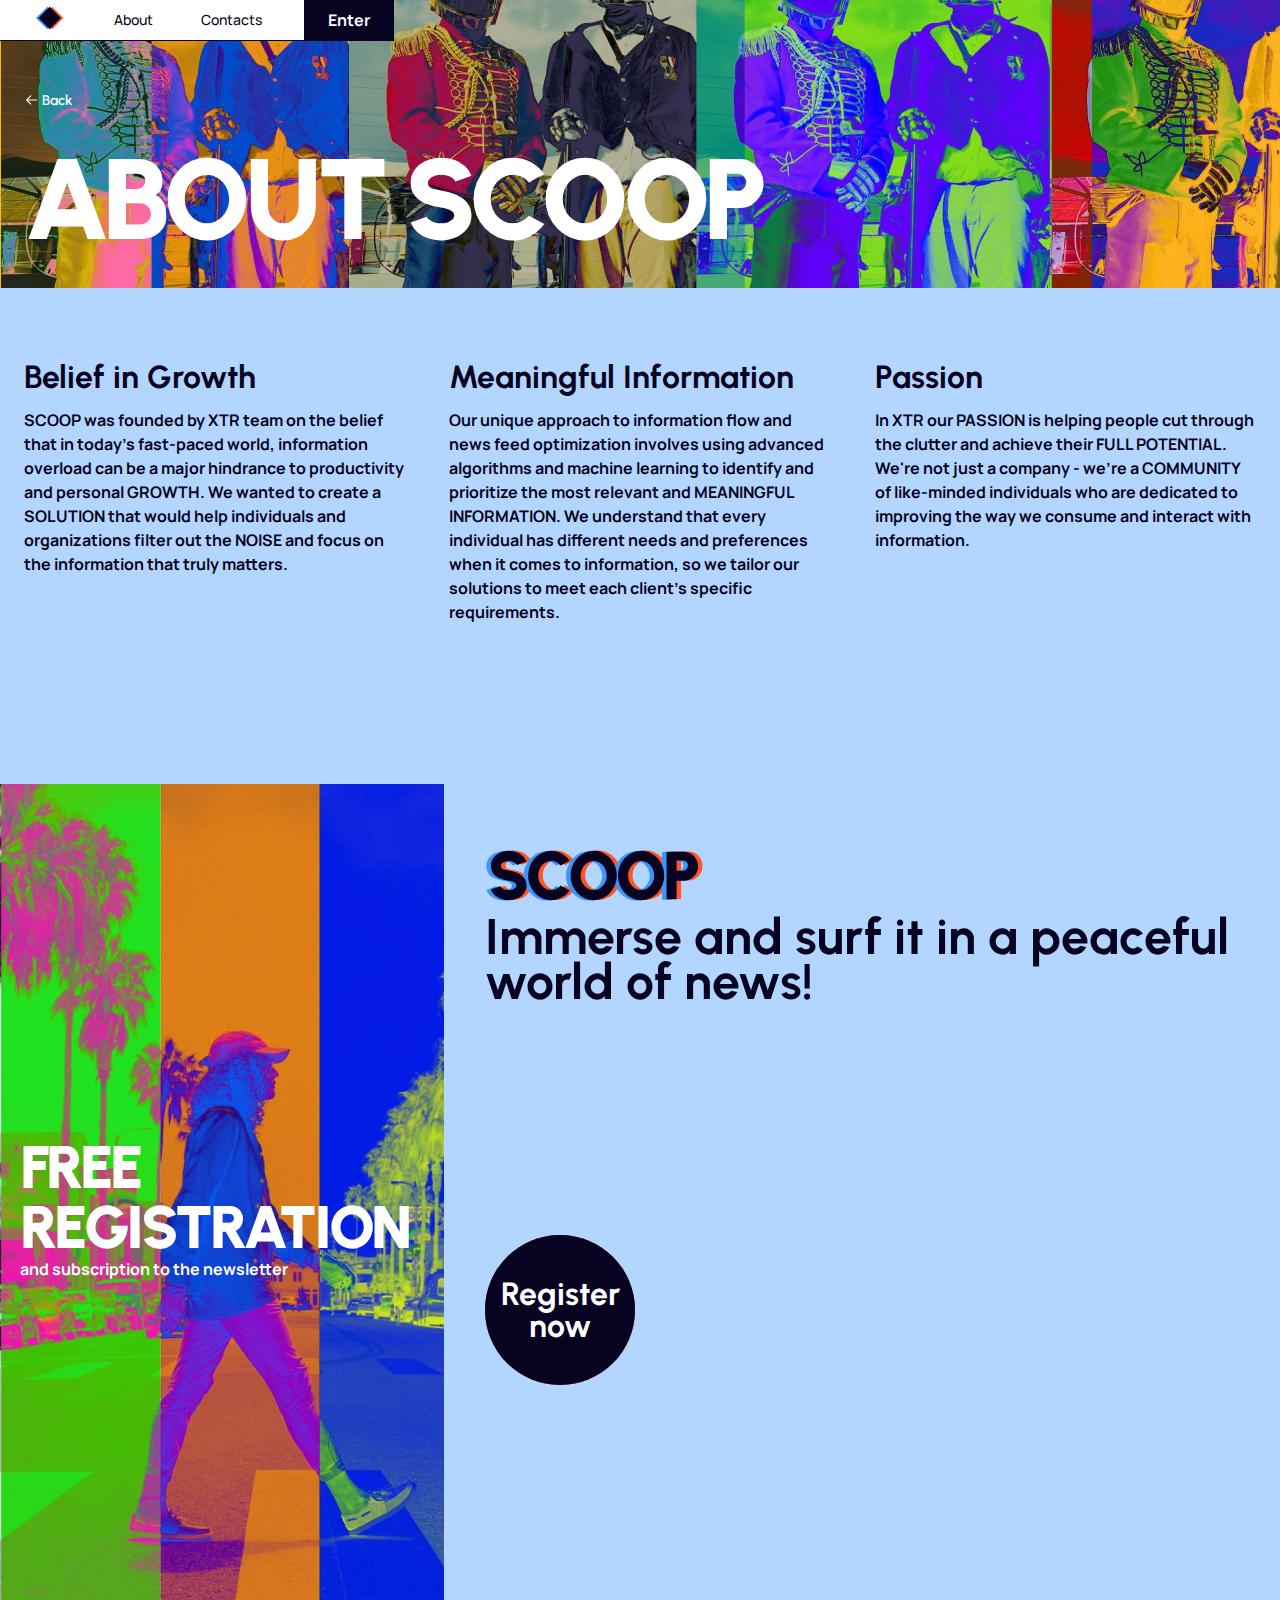
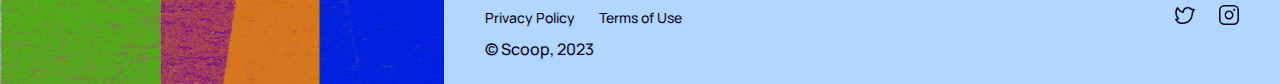
==== commit b1253373: "change titles and add logos" ====
--- a/about.html
+++ b/about.html
@@ -1 +1,132 @@
-<!DOCTYPE html><html lang="en"><head>  <meta charset="UTF-8">  <meta http-equiv="X-UA-Compatible" content="IE=edge">  <meta name="viewport" content="width=device-width, initial-scale=1.0">  <title>Scoop - About</title>  <link rel="shortcut icon" href="images/favicon/favicon.ico" type="image/x-icon" />  <link rel="apple-touch-icon" href="images/favicon/apple-touch-icon.png" />  <link rel="apple-touch-icon" sizes="57x57" href="images/favicon/apple-touch-icon-57x57.png" />  <link rel="apple-touch-icon" sizes="72x72" href="images/favicon/apple-touch-icon-72x72.png" />  <link rel="apple-touch-icon" sizes="76x76" href="images/favicon/apple-touch-icon-76x76.png" />  <link rel="apple-touch-icon" sizes="114x114" href="images/favicon/apple-touch-icon-114x114.png" />  <link rel="apple-touch-icon" sizes="120x120" href="images/favicon/apple-touch-icon-120x120.png" />  <link rel="apple-touch-icon" sizes="144x144" href="images/favicon/apple-touch-icon-144x144.png" />  <link rel="apple-touch-icon" sizes="152x152" href="images/favicon/apple-touch-icon-152x152.png" />  <link rel="apple-touch-icon" sizes="180x180" href="images/favicon/apple-touch-icon-180x180.png" />  <link rel="preconnect" href="https://fonts.googleapis.com">  <link rel="preconnect" href="https://fonts.gstatic.com" crossorigin>  <link    href="https://fonts.googleapis.com/css2?family=Manrope:wght@400;500;600;700&family=Unbounded:wght@700&family=Urbanist:wght@500;600;700;900&display=swap"    rel="stylesheet">  <link rel="stylesheet" href="css/style.min.css"></head><body>  <main class="privacy">    <header class="header">      <div class="header-logo">        <picture><source srcset="images/landing/headerLogo.svg" type="image/webp"><img src="images/landing/headerLogo.svg" alt="scoop logo"></picture>      </div>      <ul class="header-menu">        <li class="header-menu__item">          <a href="/about.html"> About</a>        </li>        <li class="header-menu__item">          <a href="/#contants">Contacts</a>        </li>      </ul>      <div style="display: flex; align-items: center;">        <div class="menu-burger-inner">          <div class="header__menu-icon menu-burger">            <span></span>            <span></span>            <span></span>          </div>        </div>        <a class="header-btn" href="login.html">Enter</a>      </div>    </header>    <div class="addPage__topBlock">      <div class="addPage__topBlock-container">        <a href="/" class="addPage__back"> <svg width="15" height="10" viewBox="0 0 19 16" fill="none"            xmlns="http://www.w3.org/2000/svg">            <path fill-rule="evenodd" clip-rule="evenodd"              d="M18.1561 8.83555C18.5555 8.78057 18.8633 8.43316 18.8633 8.01281C18.8633 7.55423 18.497 7.18249 18.0451 7.18249L3.66335 7.18249L8.85859 1.93135L8.938 1.83839C9.17632 1.51384 9.15085 1.0525 8.86098 0.757107C8.54213 0.432177 8.02408 0.431088 7.7039 0.754676L1.11554 7.41314C1.07632 7.45127 1.04084 7.49333 1.0097 7.53868C0.786646 7.86294 0.818064 8.31276 1.10395 8.60164L7.70395 15.2708L7.79589 15.351C8.1167 15.5914 8.57118 15.5637 8.86103 15.2682C9.17986 14.9433 9.17875 14.4175 8.85854 14.094L3.66205 8.84313L18.0451 8.84313L18.1561 8.83555Z"              fill="#fff" />          </svg> Back</a>        <h1 class="addPage__title">About Scoop</h1>      </div>    </div>    <section class="addPage__main">      <div class="about-page">        <div class="about-page__item">          <h4>Founding</h4>          <p>SCOOP was founded by XTR team on the belief that in today's fast-paced world, information overload can be a            major hindrance to productivity and personal GROWTH. We wanted to create a SOLUTION that would help            individuals and organizations filter out the NOISE and focus on the information that truly matters.</p>        </div>        <div class="about-page__item">          <h4>Our approach</h4>          <p>Our unique approach to information flow and news feed optimization involves using advanced algorithms and            machine learning to identify and prioritize the most relevant and MEANINGFUL INFORMATION. We understand that            every individual has different needs and preferences when it comes to information, so we tailor our            solutions to meet each client's specific requirements.</p>        </div>        <div class="about-page__item">          <h4>Our Passion</h4>          <p>In XTR our PASSION is helping people cut through the clutter and achieve their FULL POTENTIAL. We're not            just a company - we're a COMMUNITY of like-minded individuals who are dedicated to improving the way we            consume and interact with information.</p>        </div>      </div>      <div class="addPage__footer">        <div class="main-content seven-section">          <p class=" seven-section-title">Free <span>registration</span></p>          <p class="seven-section-descr">and subscription to the newsletter</p>        </div>        <div class="addPage__footer-right">          <picture><source srcset="images/logo-text-shrink.svg" type="image/webp"><img src="images/logo-text-shrink.svg" alt="logo" width="218" class="addPage_logo"></picture>          <p class="addPage__footer-title">Immerse and surf it in a peaceful world of news!</p>          <div class="btn-wrapper">            <a class="btn-transform-round" href="/register.html">Register now</a>          </div>          <footer class="footer footer-addPage">            <div class="footer__inner">              <div class="footer-top">                <ul class="footer-links">                  <li><a href="/privacy.html">Privacy Policy</a> </li>                  <li><a href="/terms.html">Terms of Use</a> </li>                </ul>                <ul class="footer-social">                  <li>                    <a href="https://twitter.com/Scoop_Ai"> <picture><source srcset="images/landing/twitter.svg" type="image/webp"><img src="images/landing/twitter.svg"></picture></a>                  </li>                  <li>                    <a href="https://www.instagram.com/scoop.ai"> <picture><source srcset="images/landing/inst.svg" type="image/webp"><img src="images/landing/inst.svg"></picture></a>                  </li>                </ul>              </div>              <div class="footer-bottom">                <p>© Scoop, 2023</p>              </div>            </div>          </footer>        </div>      </div>      </div>      </div>    </section>  </main>  <script src="js/main.min.js"></script></body></html>+<!DOCTYPE html>+<html lang="en">++<head>+  <meta charset="UTF-8">+  <meta http-equiv="X-UA-Compatible" content="IE=edge">+  <meta name="viewport" content="width=device-width, initial-scale=1.0">+  <title>Scoop - About</title>+  <link rel="shortcut icon" href="images/favicon/favicon.ico" type="image/x-icon" />+  <link rel="apple-touch-icon" href="images/favicon/apple-touch-icon.png" />+  <link rel="apple-touch-icon" sizes="57x57" href="images/favicon/apple-touch-icon-57x57.png" />+  <link rel="apple-touch-icon" sizes="72x72" href="images/favicon/apple-touch-icon-72x72.png" />+  <link rel="apple-touch-icon" sizes="76x76" href="images/favicon/apple-touch-icon-76x76.png" />+  <link rel="apple-touch-icon" sizes="114x114" href="images/favicon/apple-touch-icon-114x114.png" />+  <link rel="apple-touch-icon" sizes="120x120" href="images/favicon/apple-touch-icon-120x120.png" />+  <link rel="apple-touch-icon" sizes="144x144" href="images/favicon/apple-touch-icon-144x144.png" />+  <link rel="apple-touch-icon" sizes="152x152" href="images/favicon/apple-touch-icon-152x152.png" />+  <link rel="apple-touch-icon" sizes="180x180" href="images/favicon/apple-touch-icon-180x180.png" />++  <link rel="preconnect" href="https://fonts.googleapis.com">+  <link rel="preconnect" href="https://fonts.gstatic.com" crossorigin>+  <link+    href="https://fonts.googleapis.com/css2?family=Manrope:wght@400;500;600;700&family=Unbounded:wght@700&family=Urbanist:wght@500;600;700;900&display=swap"+    rel="stylesheet">+  <link rel="stylesheet" href="css/style.min.css">+</head>++<body>+  <main class="privacy">+    <header class="header">+      <div class="header-logo">+        <picture><source srcset="images/landing/headerLogo.svg" type="image/webp"><img src="images/landing/headerLogo.svg" alt="scoop logo"></picture>+      </div>+      <ul class="header-menu">+        <li class="header-menu__item">+          <a href="/about.html"> About</a>+        </li>+        <li class="header-menu__item">+          <a href="/#contants">Contacts</a>+        </li>+      </ul>++      <div style="display: flex; align-items: center;">+        <div class="menu-burger-inner">+          <div class="header__menu-icon menu-burger">+            <span></span>+            <span></span>+            <span></span>+          </div>+        </div>+        <a class="header-btn" href="login.html">Enter</a>+      </div>+    </header>+    <div class="addPage__topBlock">+      <div class="addPage__topBlock-container">+        <a href="/" class="addPage__back"> <svg width="15" height="10" viewBox="0 0 19 16" fill="none"+            xmlns="http://www.w3.org/2000/svg">+            <path fill-rule="evenodd" clip-rule="evenodd"+              d="M18.1561 8.83555C18.5555 8.78057 18.8633 8.43316 18.8633 8.01281C18.8633 7.55423 18.497 7.18249 18.0451 7.18249L3.66335 7.18249L8.85859 1.93135L8.938 1.83839C9.17632 1.51384 9.15085 1.0525 8.86098 0.757107C8.54213 0.432177 8.02408 0.431088 7.7039 0.754676L1.11554 7.41314C1.07632 7.45127 1.04084 7.49333 1.0097 7.53868C0.786646 7.86294 0.818064 8.31276 1.10395 8.60164L7.70395 15.2708L7.79589 15.351C8.1167 15.5914 8.57118 15.5637 8.86103 15.2682C9.17986 14.9433 9.17875 14.4175 8.85854 14.094L3.66205 8.84313L18.0451 8.84313L18.1561 8.83555Z"+              fill="#fff" />+          </svg> Back</a>+        <h1 class="addPage__title">About Scoop</h1>+      </div>+    </div>+    <section class="addPage__main">+      <div class="about-page">+        <div class="about-page__item">+          <h4>Belief in Growth</h4>+          <p>SCOOP was founded by XTR team on the belief that in today's fast-paced world, information overload can be a+            major hindrance to productivity and personal GROWTH. We wanted to create a SOLUTION that would help+            individuals and organizations filter out the NOISE and focus on the information that truly matters.</p>+        </div>+        <div class="about-page__item">+          <h4>Meaningful Information</h4>+          <p>Our unique approach to information flow and news feed optimization involves using advanced algorithms and+            machine learning to identify and prioritize the most relevant and MEANINGFUL INFORMATION. We understand that+            every individual has different needs and preferences when it comes to information, so we tailor our+            solutions to meet each client's specific requirements.</p>+        </div>+        <div class="about-page__item">+          <h4>Passion</h4>+          <p>In XTR our PASSION is helping people cut through the clutter and achieve their FULL POTENTIAL. We're not+            just a company - we're a COMMUNITY of like-minded individuals who are dedicated to improving the way we+            consume and interact with information.</p>+        </div>+      </div>+      <div class="addPage__footer">+        <div class="main-content seven-section">+          <p class=" seven-section-title">Free <span>registration</span></p>+          <p class="seven-section-descr">and subscription to the newsletter</p>+        </div>+        <div class="addPage__footer-right">+          <picture><source srcset="images/logo-text-shrink.svg" type="image/webp"><img src="images/logo-text-shrink.svg" alt="logo" width="218" class="addPage_logo"></picture>+          <p class="addPage__footer-title">Immerse and surf it in a peaceful world of news!</p>+          <div class="btn-wrapper">+            <a class="btn-transform-round" href="/register.html">Register now</a>+          </div>+          <footer class="footer footer-addPage">+            <div class="footer__inner">+              <div class="footer-top">+                <ul class="footer-links">+                  <li><a href="/privacy.html">Privacy Policy</a> </li>+                  <li><a href="/terms.html">Terms of Use</a> </li>+                </ul>++                <ul class="footer-social">+                  <li>+                    <a href="https://twitter.com/Scoop_Ai"> <picture><source srcset="images/landing/twitter.svg" type="image/webp"><img src="images/landing/twitter.svg"></picture></a>+                  </li>+                  <li>+                    <a href="https://www.instagram.com/scoop.ai"> <picture><source srcset="images/landing/inst.svg" type="image/webp"><img src="images/landing/inst.svg"></picture></a>+                  </li>+                </ul>+              </div>+              <div class="footer-bottom">+                <p>© Scoop, 2023</p>+              </div>+            </div>++          </footer>+        </div>+      </div>++      </div>+      </div>++    </section>+  </main>+  <script src="js/main.min.js"></script>+</body>++</html>--- a/css/style.min.css
+++ b/css/style.min.css
@@ -2818,7 +2818,7 @@
   display: -webkit-box;
   display: -ms-flexbox;
   display: flex;
-  gap: 56px;
+  gap: 44px;
 }
 
 .about-page__item {
@@ -2839,9 +2839,24 @@
   line-height: 150%;
 }
 
+@media (max-width: 1430px) {
+  .about-page__item h4 {
+    font-size: 32px;
+  }
+}
 @media (max-width: 1300px) {
   .addPage__footer-title {
     font-size: 50px;
+  }
+}
+@media (max-width: 1180px) {
+  .about-page__item {
+    -ms-flex-preferred-size: 100%;
+        flex-basis: 100%;
+  }
+  .about-page {
+    -ms-flex-wrap: wrap;
+        flex-wrap: wrap;
   }
 }
 @media (max-width: 1024px) {
@@ -2852,16 +2867,6 @@
   .about-page__item h4 {
     font-size: 32px;
     margin-bottom: 8px;
-  }
-}
-@media (max-width: 980px) {
-  .about-page__item {
-    -ms-flex-preferred-size: 100%;
-        flex-basis: 100%;
-  }
-  .about-page {
-    -ms-flex-wrap: wrap;
-        flex-wrap: wrap;
   }
 }
 @media (max-width: 950px) {
